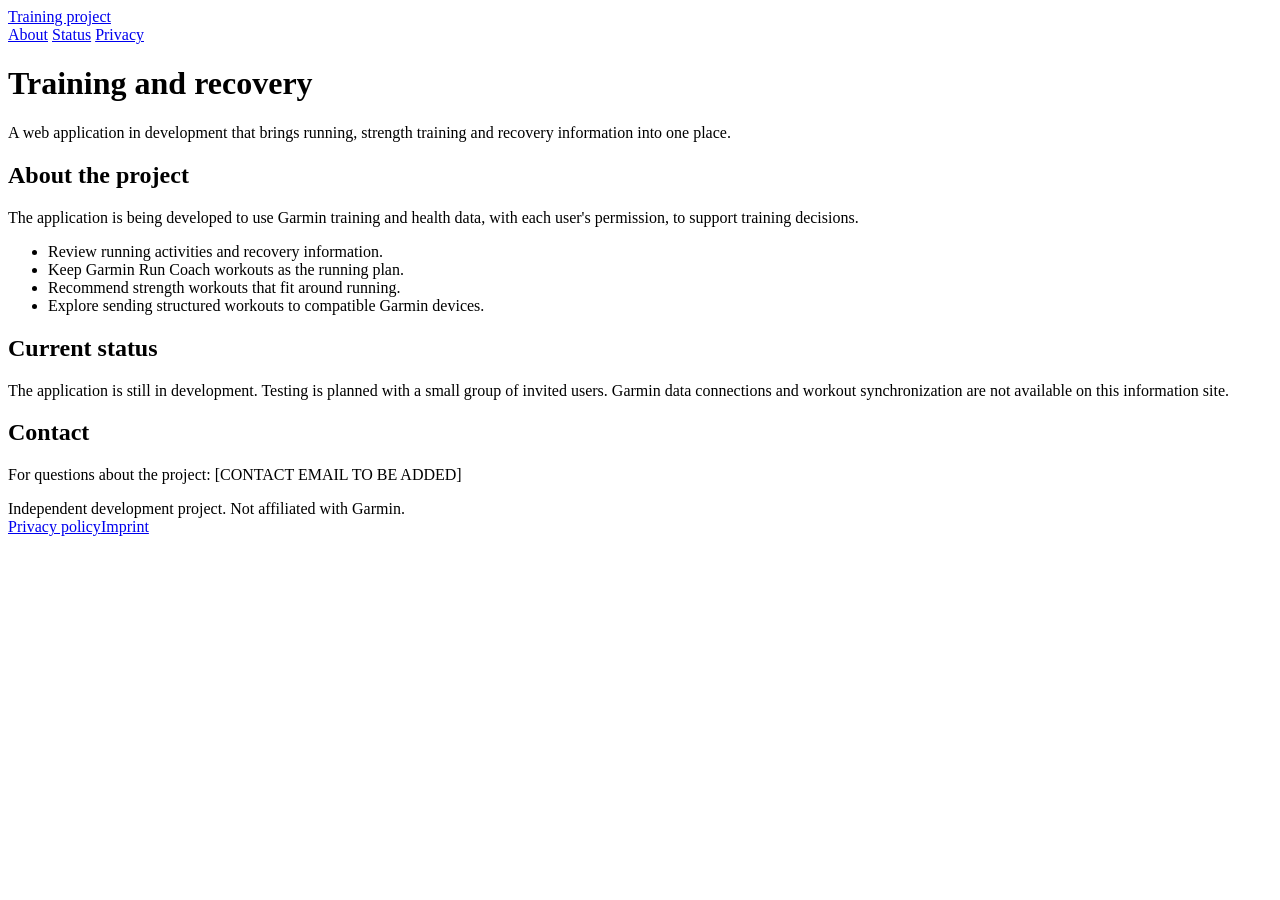
==== index.html @ c4b7203b "Add simple project homepage" ====
<!doctype html>
<html lang="en">
<head>
  <meta charset="utf-8">
  <meta name="viewport" content="width=device-width, initial-scale=1">
  <meta name="description" content="A training and recovery web application in development, with planned Garmin integration.">
  <title>Training and Recovery — Project</title>
  <link rel="stylesheet" href="style.css">
</head>
<body>
  <header class="site-header">
    <div class="wrap header-content">
      <a class="site-label" href="./">Training project</a>
      <nav aria-label="Main navigation">
        <a href="#about">About</a>
        <a href="#status">Status</a>
        <a href="privacy.html">Privacy</a>
      </nav>
    </div>
  </header>

  <main class="wrap">
    <h1>Training and recovery</h1>
    <p class="intro">A web application in development that brings running, strength training and recovery information into one place.</p>

    <section id="about">
      <h2>About the project</h2>
      <p>The application is being developed to use Garmin training and health data, with each user's permission, to support training decisions.</p>
      <ul>
        <li>Review running activities and recovery information.</li>
        <li>Keep Garmin Run Coach workouts as the running plan.</li>
        <li>Recommend strength workouts that fit around running.</li>
        <li>Explore sending structured workouts to compatible Garmin devices.</li>
      </ul>
    </section>

    <section id="status">
      <h2>Current status</h2>
      <p>The application is still in development. Testing is planned with a small group of invited users. Garmin data connections and workout synchronization are not available on this information site.</p>
    </section>

    <section>
      <h2>Contact</h2>
      <p>For questions about the project: <span class="placeholder">[CONTACT EMAIL TO BE ADDED]</span></p>
    </section>
  </main>

  <footer class="site-footer">
    <div class="wrap footer-content">
      <span>Independent development project. Not affiliated with Garmin.</span>
      <div><a href="privacy.html">Privacy policy</a><a href="imprint.html">Imprint</a></div>
    </div>
  </footer>
</body>
</html>
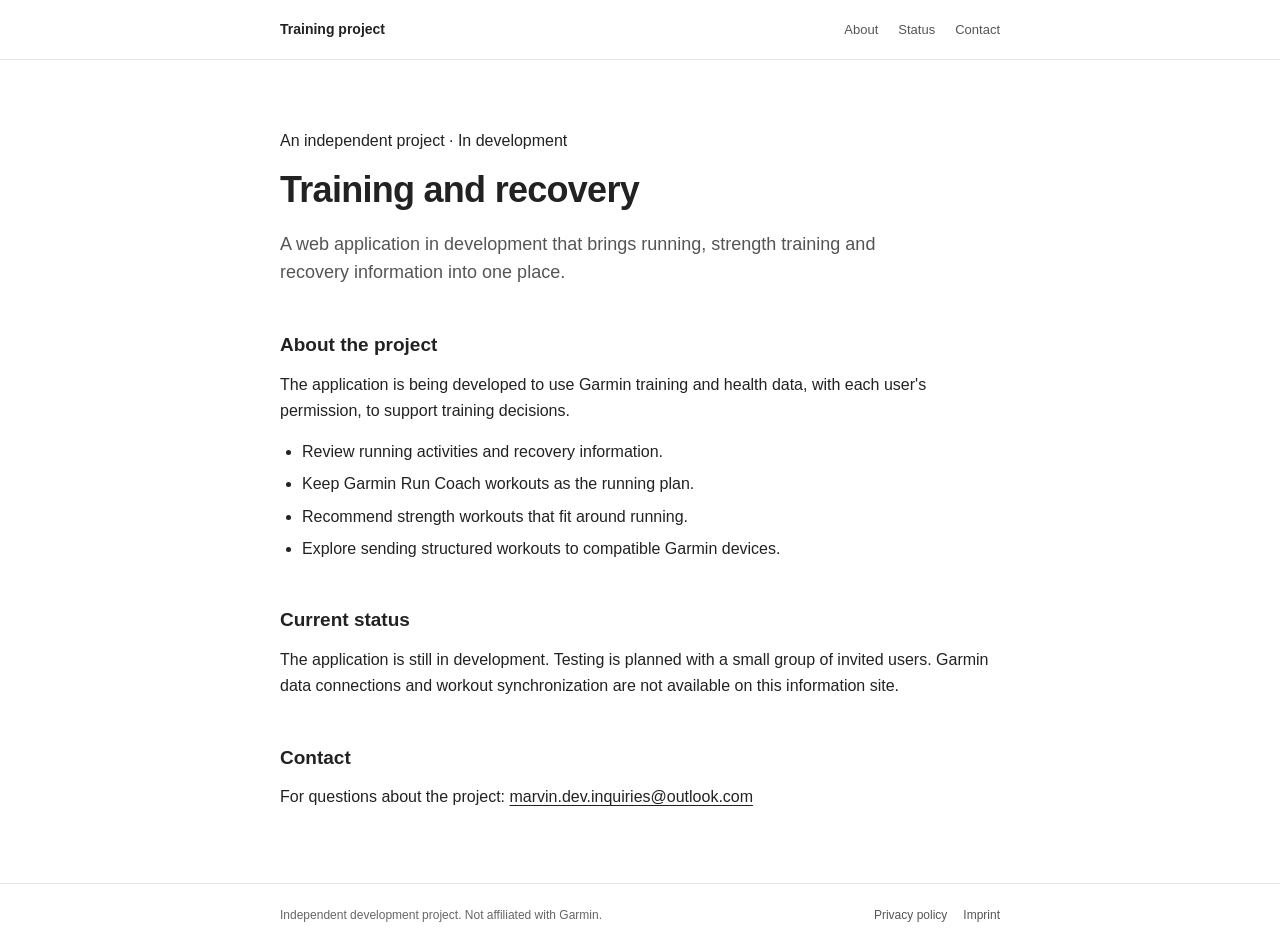
==== commit b17a6882: "Refine project website styling and contact navigation" ====
--- a/index.html
+++ b/index.html
@@ -11,15 +11,12 @@
   <header class="site-header">
     <div class="wrap header-content">
       <a class="site-label" href="./">Training project</a>
-      <nav aria-label="Main navigation">
-        <a href="#about">About</a>
-        <a href="#status">Status</a>
-        <a href="privacy.html">Privacy</a>
-      </nav>
+      <nav aria-label="Main navigation"><a href="#about">About</a><a href="#status">Status</a><a href="#contact">Contact</a></nav>
     </div>
   </header>
 
   <main class="wrap">
+    <p class="eyebrow">An independent project · In development</p>
     <h1>Training and recovery</h1>
     <p class="intro">A web application in development that brings running, strength training and recovery information into one place.</p>
 
@@ -39,9 +36,9 @@
       <p>The application is still in development. Testing is planned with a small group of invited users. Garmin data connections and workout synchronization are not available on this information site.</p>
     </section>
 
-    <section>
+    <section id="contact">
       <h2>Contact</h2>
-      <p>For questions about the project: <span class="placeholder">[CONTACT EMAIL TO BE ADDED]</span></p>
+      <p>For questions about the project: <a href="mailto:marvin.dev.inquiries@outlook.com">marvin.dev.inquiries@outlook.com</a></p>
     </section>
   </main>
 
--- a/style.css
+++ b/style.css
@@ -0,0 +1,35 @@
+:root { color-scheme: light; }
+* { box-sizing: border-box; }
+html { scroll-behavior: smooth; }
+body { margin: 0; background: #fff; color: #222; font: 16px/1.65 Arial, Helvetica, sans-serif; }
+a { color: #222; text-underline-offset: 3px; }
+a:hover { color: #555; }
+.wrap { width: min(100% - 40px, 720px); margin: 0 auto; }
+.site-header { border-bottom: 1px solid #e6e6e6; }
+.header-content { display: flex; justify-content: space-between; align-items: center; gap: 20px; padding: 18px 0; }
+.site-label { font-size: 14px; font-weight: 600; text-decoration: none; }
+nav { display: flex; flex-wrap: wrap; gap: 20px; }
+nav a { color: #555; font-size: 13px; text-decoration: none; }
+nav a:hover { text-decoration: underline; }
+main { padding: 68px 0 72px; min-height: 65vh; }
+h1 { font-size: clamp(29px, 5vw, 36px); font-weight: 600; letter-spacing: -.02em; line-height: 1.2; margin: 0 0 18px; }
+h2 { font-size: 19px; font-weight: 600; line-height: 1.3; margin: 0 0 14px; }
+h3 { font-size: 16px; font-weight: 600; margin: 0 0 10px; }
+p { margin: 0 0 14px; }
+.intro { font-size: 18px; color: #555; line-height: 1.6; max-width: 630px; }
+section { margin-top: 46px; }
+section p:last-child { margin-bottom: 0; }
+ul { margin: 12px 0 0; padding-left: 22px; }
+li { margin-bottom: 6px; }
+.placeholder { color: #555; background: #f5f5f5; padding: 2px 5px; border-radius: 2px; font-family: monospace; font-size: .9em; }
+.note { border-left: 2px solid #888; padding-left: 14px; color: #555; font-size: 14px; }
+.site-footer { border-top: 1px solid #e6e6e6; color: #666; font-size: 12px; }
+.footer-content { padding: 22px 0; display: flex; justify-content: space-between; gap: 18px; }
+.footer-content div { display: flex; gap: 16px; flex-wrap: wrap; }
+.footer-content a { color: #555; text-decoration: none; }
+.footer-content a:hover { text-decoration: underline; }
+@media (max-width: 560px) {
+  .header-content { align-items: flex-start; flex-direction: column; gap: 8px; }
+  main { padding-top: 46px; padding-bottom: 50px; }
+  .footer-content { flex-direction: column; }
+}
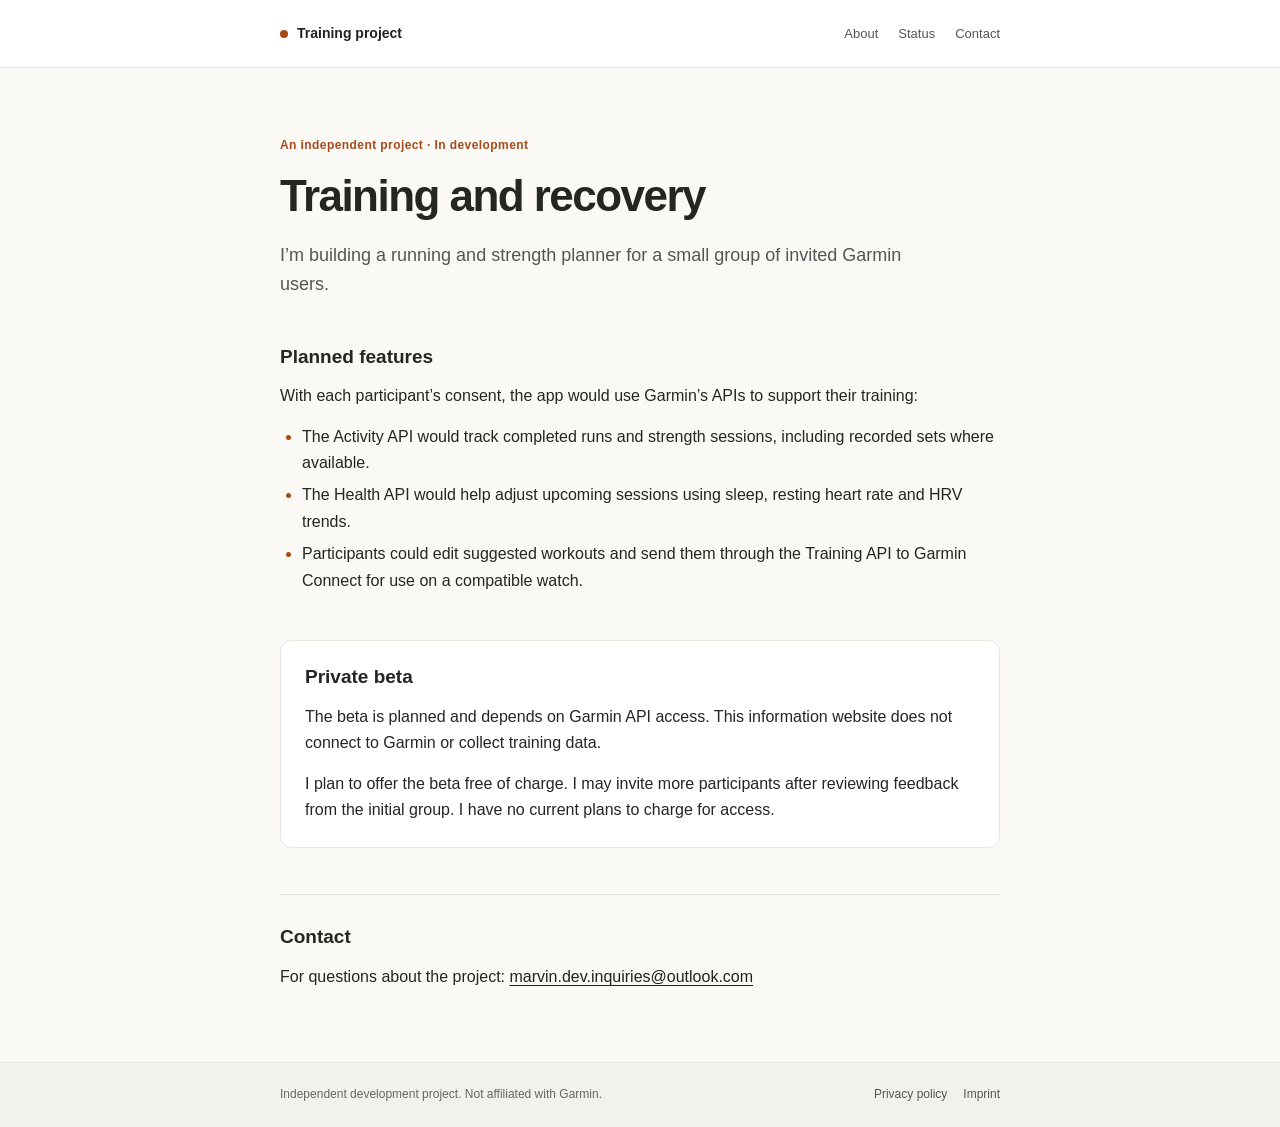
==== commit 1df4ffef: "Clarify planned free Garmin private beta" ====
--- a/index.html
+++ b/index.html
@@ -18,22 +18,22 @@
   <main class="wrap">
     <p class="eyebrow">An independent project · In development</p>
     <h1>Training and recovery</h1>
-    <p class="intro">A web application in development that brings running, strength training and recovery information into one place.</p>
+    <p class="intro">I’m building a running and strength planner for a small group of invited Garmin users.</p>
 
     <section id="about">
-      <h2>About the project</h2>
-      <p>The application is being developed to use Garmin training and health data, with each user's permission, to support training decisions.</p>
+      <h2>Planned features</h2>
+      <p>With each participant’s consent, the app would use Garmin’s APIs to support their training:</p>
       <ul>
-        <li>Review running activities and recovery information.</li>
-        <li>Keep Garmin Run Coach workouts as the running plan.</li>
-        <li>Recommend strength workouts that fit around running.</li>
-        <li>Explore sending structured workouts to compatible Garmin devices.</li>
+        <li>The Activity API would track completed runs and strength sessions, including recorded sets where available.</li>
+        <li>The Health API would help adjust upcoming sessions using sleep, resting heart rate and HRV trends.</li>
+        <li>Participants could edit suggested workouts and send them through the Training API to Garmin Connect for use on a compatible watch.</li>
       </ul>
     </section>
 
     <section id="status">
-      <h2>Current status</h2>
-      <p>The application is still in development. Testing is planned with a small group of invited users. Garmin data connections and workout synchronization are not available on this information site.</p>
+      <h2>Private beta</h2>
+      <p>The beta is planned and depends on Garmin API access. This information website does not connect to Garmin or collect training data.</p>
+      <p>I plan to offer the beta free of charge. I may invite more participants after reviewing feedback from the initial group. I have no current plans to charge for access.</p>
     </section>
 
     <section id="contact">
--- a/style.css
+++ b/style.css
@@ -33,3 +33,22 @@
   main { padding-top: 46px; padding-bottom: 50px; }
   .footer-content { flex-direction: column; }
 }
+
+/* Small refinements; system fonts and no external assets. */
+:root { --accent: #a74a18; }
+body { background: #faf9f6; color: #252621; font-family: -apple-system, BlinkMacSystemFont, "Segoe UI", sans-serif; }
+.site-header { background: #fff; }
+.site-label::before { content: ""; display: inline-block; width: 8px; height: 8px; margin-right: 9px; border-radius: 50%; background: var(--accent); }
+nav a { padding: 5px 0; }
+a:hover { color: var(--accent); }
+a:focus-visible { outline: 2px solid var(--accent); outline-offset: 5px; border-radius: 2px; }
+h1 { font-size: clamp(32px, 6vw, 44px); letter-spacing: -.035em; }
+.eyebrow { color: var(--accent); font-size: 12px; font-weight: 600; letter-spacing: .035em; margin-bottom: 14px; }
+section { scroll-margin-top: 24px; }
+#status { background: #fff; border: 1px solid #e8e5de; border-radius: 12px; padding: 24px; }
+#contact { border-top: 1px solid #e4e1d9; padding-top: 30px; }
+a[href^="mailto:"] { overflow-wrap: anywhere; }
+li::marker { color: var(--accent); }
+.site-footer { background: #f2f1ed; }
+.footer-content { flex-wrap: wrap; }
+@media (prefers-reduced-motion: reduce) { html { scroll-behavior: auto; } }
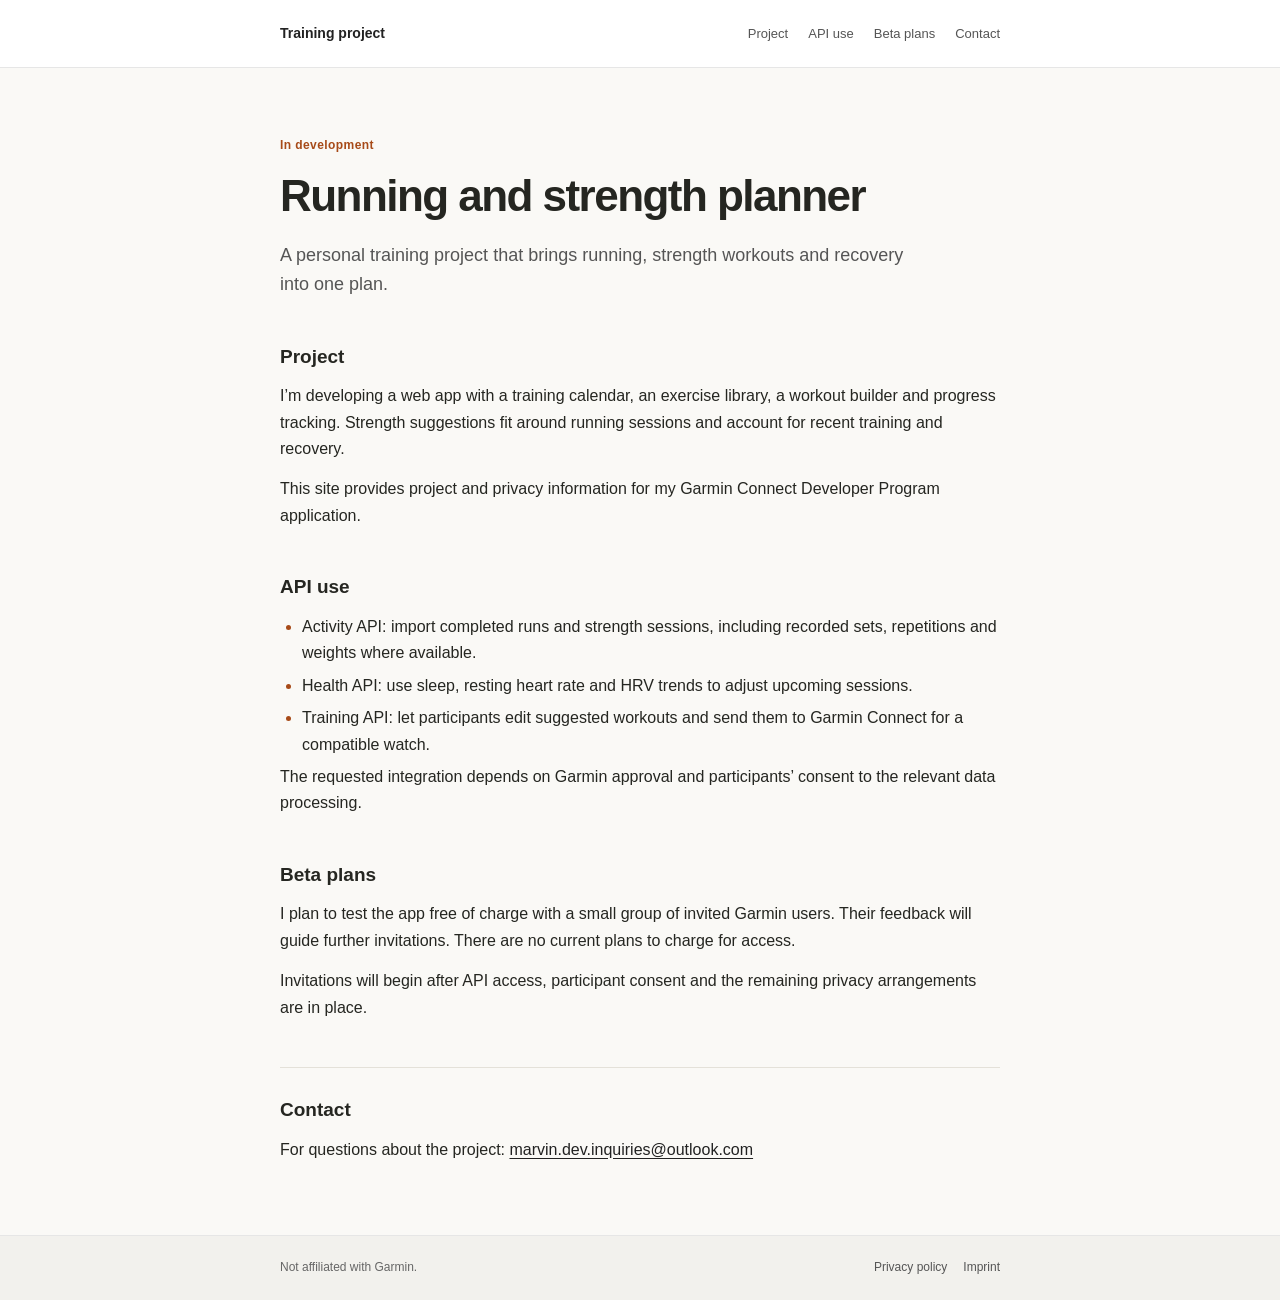
==== commit 69d1bf75: "Focus project and privacy wording on Garmin developer review" ====
--- a/index.html
+++ b/index.html
@@ -11,29 +11,34 @@
   <header class="site-header">
     <div class="wrap header-content">
       <a class="site-label" href="./">Training project</a>
-      <nav aria-label="Main navigation"><a href="#about">About</a><a href="#status">Status</a><a href="#contact">Contact</a></nav>
+      <nav aria-label="Main navigation"><a href="#project">Project</a><a href="#api-use">API use</a><a href="#beta">Beta plans</a><a href="#contact">Contact</a></nav>
     </div>
   </header>
 
   <main class="wrap">
-    <p class="eyebrow">An independent project · In development</p>
-    <h1>Training and recovery</h1>
-    <p class="intro">I’m building a running and strength planner for a small group of invited Garmin users.</p>
+    <p class="eyebrow">In development</p>
+    <h1>Running and strength planner</h1>
+    <p class="intro">A personal training project that brings running, strength workouts and recovery into one plan.</p>
 
-    <section id="about">
-      <h2>Planned features</h2>
-      <p>With each participant’s consent, the app would use Garmin’s APIs to support their training:</p>
+    <section id="project">
+      <h2>Project</h2>
+      <p>I’m developing a web app with a training calendar, an exercise library, a workout builder and progress tracking. Strength suggestions fit around running sessions and account for recent training and recovery.</p>
+      <p>This site provides project and privacy information for my Garmin Connect Developer Program application.</p>
+    </section>
+    <section id="api-use">
+      <h2>API use</h2>
       <ul>
-        <li>The Activity API would track completed runs and strength sessions, including recorded sets where available.</li>
-        <li>The Health API would help adjust upcoming sessions using sleep, resting heart rate and HRV trends.</li>
-        <li>Participants could edit suggested workouts and send them through the Training API to Garmin Connect for use on a compatible watch.</li>
+        <li>Activity API: import completed runs and strength sessions, including recorded sets, repetitions and weights where available.</li>
+        <li>Health API: use sleep, resting heart rate and HRV trends to adjust upcoming sessions.</li>
+        <li>Training API: let participants edit suggested workouts and send them to Garmin Connect for a compatible watch.</li>
       </ul>
+      <p>The requested integration depends on Garmin approval and participants’ consent to the relevant data processing.</p>
     </section>
 
-    <section id="status">
-      <h2>Private beta</h2>
-      <p>The beta is planned and depends on Garmin API access. This information website does not connect to Garmin or collect training data.</p>
-      <p>I plan to offer the beta free of charge. I may invite more participants after reviewing feedback from the initial group. I have no current plans to charge for access.</p>
+    <section id="beta">
+      <h2>Beta plans</h2>
+      <p>I plan to test the app free of charge with a small group of invited Garmin users. Their feedback will guide further invitations. There are no current plans to charge for access.</p>
+      <p>Invitations will begin after API access, participant consent and the remaining privacy arrangements are in place.</p>
     </section>
 
     <section id="contact">
@@ -44,7 +49,7 @@
 
   <footer class="site-footer">
     <div class="wrap footer-content">
-      <span>Independent development project. Not affiliated with Garmin.</span>
+      <span>Not affiliated with Garmin.</span>
       <div><a href="privacy.html">Privacy policy</a><a href="imprint.html">Imprint</a></div>
     </div>
   </footer>
--- a/style.css
+++ b/style.css
@@ -38,7 +38,7 @@
 :root { --accent: #a74a18; }
 body { background: #faf9f6; color: #252621; font-family: -apple-system, BlinkMacSystemFont, "Segoe UI", sans-serif; }
 .site-header { background: #fff; }
-.site-label::before { content: ""; display: inline-block; width: 8px; height: 8px; margin-right: 9px; border-radius: 50%; background: var(--accent); }
+
 nav a { padding: 5px 0; }
 a:hover { color: var(--accent); }
 a:focus-visible { outline: 2px solid var(--accent); outline-offset: 5px; border-radius: 2px; }
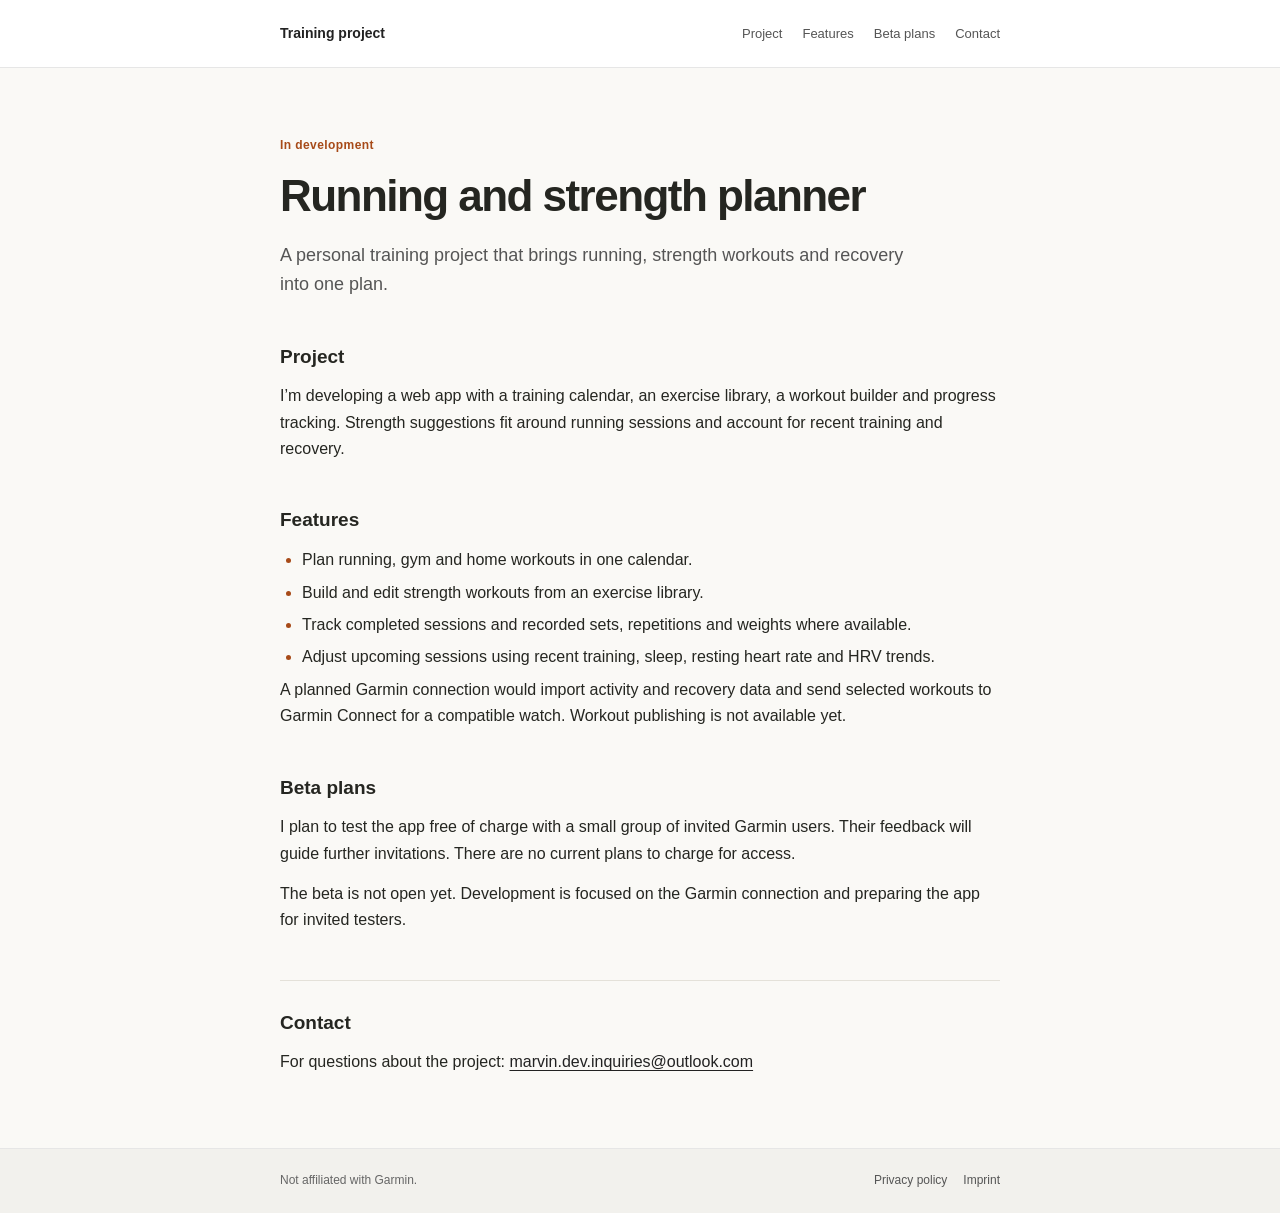
==== commit 8e6e7938: "Present project landing page and scope privacy notice to training app" ====
--- a/index.html
+++ b/index.html
@@ -3,7 +3,7 @@
 <head>
   <meta charset="utf-8">
   <meta name="viewport" content="width=device-width, initial-scale=1">
-  <meta name="description" content="A training and recovery web application in development, with planned Garmin integration.">
+  <meta name="description" content="A running and strength planner with workouts, recovery insights and progress tracking.">
   <title>Training and Recovery — Project</title>
   <link rel="stylesheet" href="style.css">
 </head>
@@ -11,7 +11,7 @@
   <header class="site-header">
     <div class="wrap header-content">
       <a class="site-label" href="./">Training project</a>
-      <nav aria-label="Main navigation"><a href="#project">Project</a><a href="#api-use">API use</a><a href="#beta">Beta plans</a><a href="#contact">Contact</a></nav>
+      <nav aria-label="Main navigation"><a href="#project">Project</a><a href="#features">Features</a><a href="#beta">Beta plans</a><a href="#contact">Contact</a></nav>
     </div>
   </header>
 
@@ -23,22 +23,22 @@
     <section id="project">
       <h2>Project</h2>
       <p>I’m developing a web app with a training calendar, an exercise library, a workout builder and progress tracking. Strength suggestions fit around running sessions and account for recent training and recovery.</p>
-      <p>This site provides project and privacy information for my Garmin Connect Developer Program application.</p>
     </section>
-    <section id="api-use">
-      <h2>API use</h2>
+    <section id="features">
+      <h2>Features</h2>
       <ul>
-        <li>Activity API: import completed runs and strength sessions, including recorded sets, repetitions and weights where available.</li>
-        <li>Health API: use sleep, resting heart rate and HRV trends to adjust upcoming sessions.</li>
-        <li>Training API: let participants edit suggested workouts and send them to Garmin Connect for a compatible watch.</li>
+        <li>Plan running, gym and home workouts in one calendar.</li>
+        <li>Build and edit strength workouts from an exercise library.</li>
+        <li>Track completed sessions and recorded sets, repetitions and weights where available.</li>
+        <li>Adjust upcoming sessions using recent training, sleep, resting heart rate and HRV trends.</li>
       </ul>
-      <p>The requested integration depends on Garmin approval and participants’ consent to the relevant data processing.</p>
+      <p>A planned Garmin connection would import activity and recovery data and send selected workouts to Garmin Connect for a compatible watch. Workout publishing is not available yet.</p>
     </section>
 
     <section id="beta">
       <h2>Beta plans</h2>
       <p>I plan to test the app free of charge with a small group of invited Garmin users. Their feedback will guide further invitations. There are no current plans to charge for access.</p>
-      <p>Invitations will begin after API access, participant consent and the remaining privacy arrangements are in place.</p>
+      <p>The beta is not open yet. Development is focused on the Garmin connection and preparing the app for invited testers.</p>
     </section>
 
     <section id="contact">
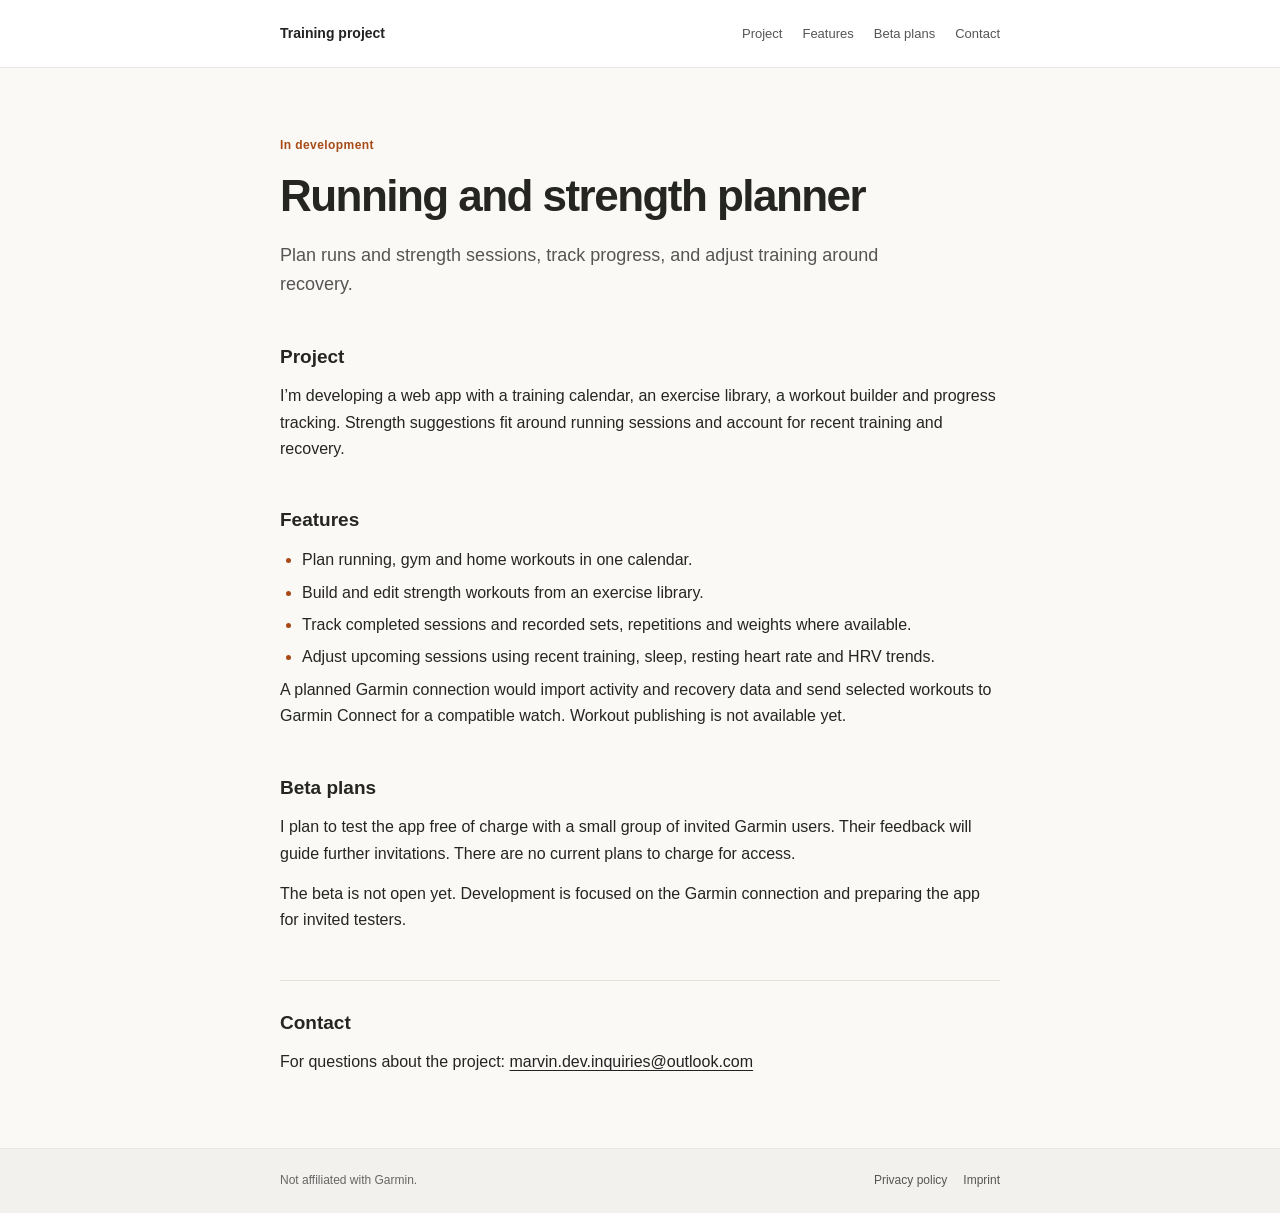
==== commit e9d8e607: "Replace landing page introduction with direct feature summary" ====
--- a/index.html
+++ b/index.html
@@ -18,7 +18,7 @@
   <main class="wrap">
     <p class="eyebrow">In development</p>
     <h1>Running and strength planner</h1>
-    <p class="intro">A personal training project that brings running, strength workouts and recovery into one plan.</p>
+    <p class="intro">Plan runs and strength sessions, track progress, and adjust training around recovery.</p>
 
     <section id="project">
       <h2>Project</h2>
